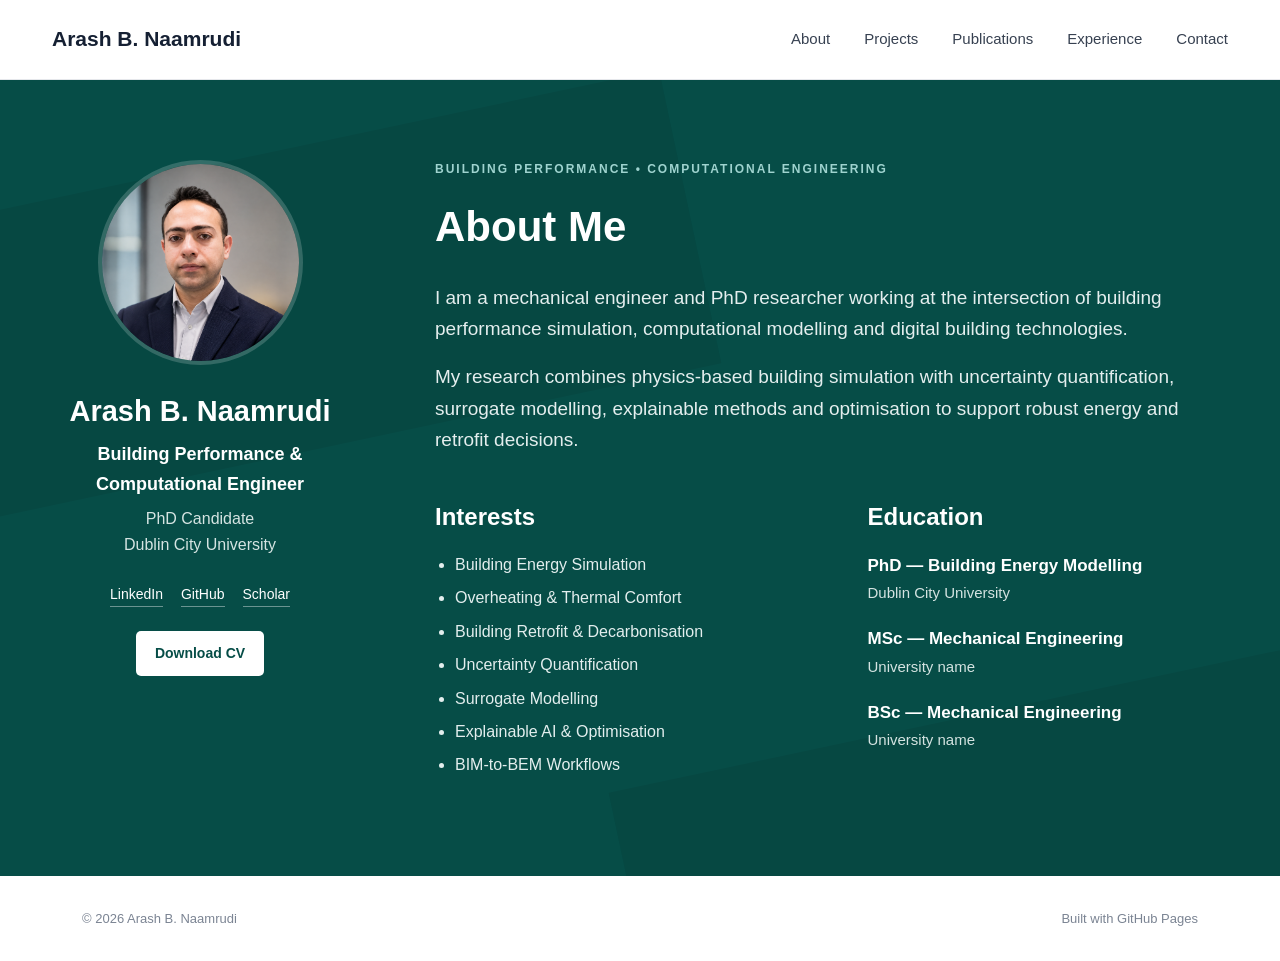
==== about.html @ 5c35186c "Create about page" ====
<!DOCTYPE html>
<html lang="en">
<head>
    <meta charset="UTF-8">
    <meta name="viewport" content="width=device-width, initial-scale=1.0">
    <title>About | Arash B. Naamrudi</title>
    <link rel="stylesheet" href="style.css">
</head>
<body>
<nav class="navbar"><div class="nav-container"><a href="index.html" class="logo">Arash B. Naamrudi</a><div class="nav-links"><a href="about.html">About</a><a href="projects.html">Projects</a><a href="publications.html">Publications</a><a href="experience.html">Experience</a><a href="index.html#contact">Contact</a></div></div></nav>
<section class="intro-section">
<div class="background-shape shape-one"></div><div class="background-shape shape-two"></div>
<div class="intro-container">
<aside class="profile">
<div class="profile-photo"><img src="profile.jpg" alt="Arash B. Naamrudi"></div>
<h1>Arash B. Naamrudi</h1>
<p class="job-title">Building Performance & Computational Engineer</p>
<p class="position">PhD Candidate</p><p class="institution">Dublin City University</p>
<div class="profile-links"><a href="#" target="_blank">LinkedIn</a><a href="#" target="_blank">GitHub</a><a href="#" target="_blank">Scholar</a></div>
<a href="#" class="cv-button">Download CV</a>
</aside>
<main class="about-content">
<p class="small-heading">BUILDING PERFORMANCE • COMPUTATIONAL ENGINEERING</p>
<h2>About Me</h2>
<p class="about-description">I am a mechanical engineer and PhD researcher working at the intersection of building performance simulation, computational modelling and digital building technologies.</p>
<p class="about-description">My research combines physics-based building simulation with uncertainty quantification, surrogate modelling, explainable methods and optimisation to support robust energy and retrofit decisions.</p>
<div class="about-details">
<div class="detail-block"><h3>Interests</h3><ul><li>Building Energy Simulation</li><li>Overheating & Thermal Comfort</li><li>Building Retrofit & Decarbonisation</li><li>Uncertainty Quantification</li><li>Surrogate Modelling</li><li>Explainable AI & Optimisation</li><li>BIM-to-BEM Workflows</li></ul></div>
<div class="detail-block"><h3>Education</h3>
<div class="education-item"><strong>PhD — Building Energy Modelling</strong><span>Dublin City University</span></div>
<div class="education-item"><strong>MSc — Mechanical Engineering</strong><span>University name</span></div>
<div class="education-item"><strong>BSc — Mechanical Engineering</strong><span>University name</span></div>
</div></div>
</main></div></section>
<footer><p>© 2026 Arash B. Naamrudi</p><p>Built with GitHub Pages</p></footer>
</body>
</html>
---- style.css ----
/* ==============================
   GLOBAL
================================ */

* {
    box-sizing: border-box;
    margin: 0;
    padding: 0;
}

html {
    scroll-behavior: smooth;
}

body {
    font-family: Arial, Helvetica, sans-serif;
    color: #152033;
    background: white;
    line-height: 1.65;
}

a {
    text-decoration: none;
    color: inherit;
}



/* ==============================
   NAVIGATION
================================ */

.navbar {
    position: sticky;
    top: 0;
    z-index: 1000;

    background: #ffffff;
    border-bottom: 1px solid #e5e7eb;
}

.nav-container {
    max-width: 1240px;
    margin: auto;

    padding: 22px 32px;

    display: flex;
    align-items: center;
    justify-content: space-between;
}

.logo {
    font-size: 21px;
    font-weight: 700;
}

.nav-links {
    display: flex;
    gap: 34px;
}

.nav-links a {
    font-size: 15px;
    color: #374151;
    font-weight: 500;
}

.nav-links a:hover {
    color: #08756d;
}



/* ==============================
   INTRO
================================ */

.intro-section {
    position: relative;

    overflow: hidden;

    background: #064d47;
    color: white;

    padding: 80px 30px 90px;
}



/* subtle background geometry */

.background-shape {
    position: absolute;

    width: 900px;
    height: 300px;

    background: rgba(0, 0, 0, 0.07);

    transform: rotate(-12deg);

    pointer-events: none;
}

.shape-one {
    top: 80px;
    left: -200px;
}

.shape-two {
    bottom: -120px;
    right: -250px;
}



.intro-container {
    position: relative;
    z-index: 2;

    max-width: 1180px;
    margin: auto;

    display: grid;

    grid-template-columns: 300px 1fr;

    gap: 85px;
}



/* ==============================
   PROFILE
================================ */

.profile {
    text-align: center;
}

.profile-photo img {
    width: 205px;
    height: 205px;

    object-fit: cover;

    border-radius: 50%;

    border: 4px solid rgba(255,255,255,.18);

    margin-bottom: 22px;
}

.profile h1 {
    font-size: 29px;
    line-height: 1.15;

    margin-bottom: 12px;
}

.job-title {
    font-size: 18px;
    font-weight: 600;

    margin-bottom: 6px;
}

.position,
.institution {
    color: #d5e4e2;
}

.profile-links {
    display: flex;

    justify-content: center;

    gap: 18px;

    margin: 24px 0;
}

.profile-links a {
    color: white;
    font-size: 14px;

    border-bottom: 1px solid rgba(255,255,255,.4);
}

.profile-links a:hover {
    border-color: white;
}

.cv-button {
    display: inline-block;

    padding: 11px 19px;

    background: #ffffff;

    color: #064d47;

    border-radius: 5px;

    font-weight: 600;

    font-size: 14px;
}



/* ==============================
   ABOUT
================================ */

.about-content {
    max-width: 800px;
}

.small-heading {
    font-size: 12px;

    letter-spacing: 2px;

    font-weight: 700;

    color: #9fd3cf;

    margin-bottom: 13px;
}

.about-content h2 {
    font-size: 42px;

    margin-bottom: 20px;
}

.about-description {
    font-size: 19px;

    color: #e4eeee;

    margin-bottom: 17px;

    max-width: 780px;
}

.about-details {
    display: grid;

    grid-template-columns: 1fr 1fr;

    gap: 70px;

    margin-top: 42px;
}

.detail-block h3 {
    font-size: 24px;

    margin-bottom: 15px;
}

.detail-block ul {
    padding-left: 20px;
}

.detail-block li {
    margin-bottom: 7px;

    color: #e3eeee;
}



.education-item {
    margin-bottom: 19px;
}

.education-item strong {
    display: block;

    font-size: 17px;
}

.education-item span {
    color: #d4e3e1;

    font-size: 15px;
}



/* ==============================
   GENERAL CONTENT
================================ */

.content-section {
    max-width: 1180px;

    margin: auto;

    padding: 100px 30px;
}

.section-header {
    max-width: 700px;

    margin-bottom: 55px;
}

.section-header > p {
    font-size: 12px;

    font-weight: 700;

    letter-spacing: 2px;

    color: #08756d;

    margin-bottom: 12px;
}

.section-header h2 {
    font-size: 42px;

    line-height: 1.15;

    margin-bottom: 18px;
}

.section-header span {
    font-size: 18px;

    color: #687386;
}



/* ==============================
   PROJECTS
================================ */

.projects-grid {
    display: grid;

    grid-template-columns: repeat(3, 1fr);

    gap: 24px;
}

.project-card {
    border: 1px solid #dfe3e8;

    border-radius: 7px;

    padding: 28px;

    min-height: 400px;

    display: flex;
    flex-direction: column;
}

.project-number {
    color: #a0a8b6;

    margin-bottom: 34px;

    font-size: 13px;
}

.project-category {
    color: #08756d;

    font-size: 11px;

    letter-spacing: 1.5px;

    font-weight: 700;

    margin-bottom: 15px;
}

.project-card h3 {
    font-size: 23px;

    line-height: 1.3;

    margin-bottom: 17px;
}

.project-card > p {
    color: #667085;
}

.project-skills {
    margin-top: 22px;

    font-size: 13px;

    color: #818a9a;
}

.project-card a {
    margin-top: auto;

    padding-top: 25px;

    color: #08756d;

    font-weight: 600;
}



/* ==============================
   PUBLICATIONS
================================ */

.grey-section {
    max-width: none;

    background: #f6f8f8;
}

.grey-section > * {
    max-width: 1120px;
    margin-left: auto;
    margin-right: auto;
}

.publication {
    max-width: 1120px;

    margin: auto;

    display: grid;

    grid-template-columns: 90px 1fr;

    gap: 25px;

    padding: 28px 0;

    border-top: 1px solid #dce2e5;
}

.publication-year {
    color: #08756d;

    font-weight: 700;
}

.publication h3 {
    font-size: 20px;

    margin-bottom: 6px;
}

.publication p {
    color: #687386;
}

.journal {
    font-style: italic;
}



/* ==============================
   EXPERIENCE
================================ */

.experience-item {
    display: grid;

    grid-template-columns: 130px 1fr;

    gap: 30px;

    padding: 30px 0;

    border-top: 1px solid #e2e6ea;
}

.experience-date {
    color: #08756d;

    font-weight: 700;
}

.experience-item h3 {
    margin-bottom: 5px;
}

.experience-item p {
    color: #677184;

    max-width: 700px;
}



/* ==============================
   CONTACT
================================ */

.contact-section {
    background: #0d2726;

    color: white;

    padding: 100px 30px;
}

.contact-section > div {
    max-width: 850px;

    margin: auto;
}

.contact-section h2 {
    font-size: 42px;

    line-height: 1.2;

    margin-bottom: 20px;
}

.contact-section > div > p {
    max-width: 700px;

    color: #cdd8d7;

    font-size: 18px;

    margin-bottom: 30px;
}

.contact-button {
    display: inline-block;

    background: white;

    color: #0d2726;

    padding: 12px 21px;

    border-radius: 5px;

    font-weight: 600;
}



/* ==============================
   FOOTER
================================ */

footer {
    max-width: 1180px;

    margin: auto;

    padding: 32px;

    display: flex;

    justify-content: space-between;

    font-size: 13px;

    color: #7b8493;
}



/* ==============================
   MOBILE
================================ */

@media (max-width: 900px) {

    .nav-links {
        display: none;
    }

    .intro-container {
        grid-template-columns: 1fr;

        gap: 55px;
    }

    .about-content {
        max-width: 100%;
    }

    .about-details {
        grid-template-columns: 1fr;

        gap: 30px;
    }

    .projects-grid {
        grid-template-columns: 1fr;
    }

    .experience-item {
        grid-template-columns: 1fr;

        gap: 10px;
    }

}


@media (max-width: 600px) {

    .intro-section {
        padding-top: 60px;
    }

    .about-content h2,
    .section-header h2,
    .contact-section h2 {
        font-size: 34px;
    }

    .about-description {
        font-size: 17px;
    }

    footer {
        flex-direction: column;

        gap: 8px;
    }

}
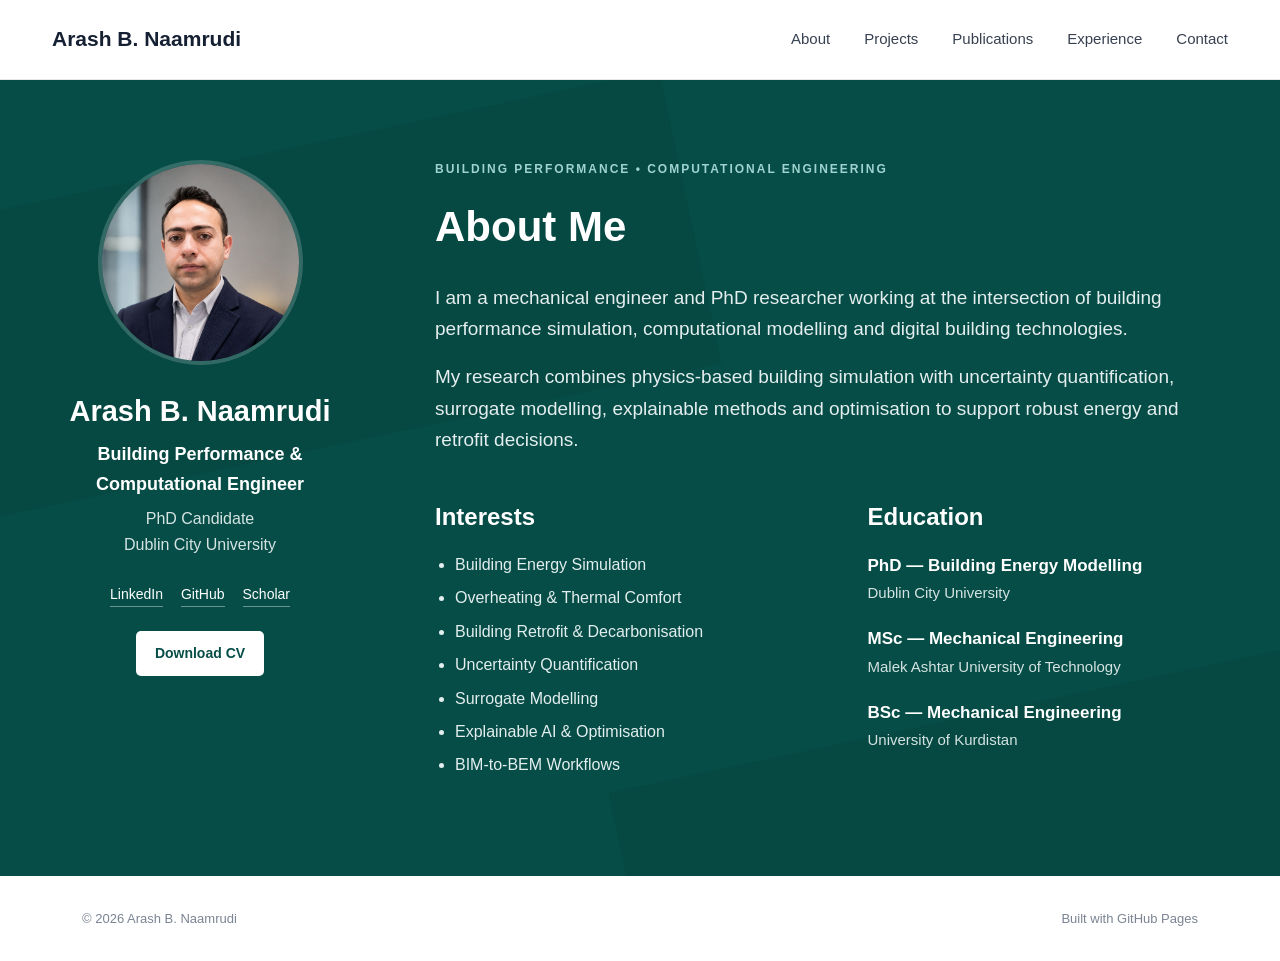
==== commit bfd84da9: "Update education institutions from CV" ====
--- a/about.html
+++ b/about.html
@@ -16,8 +16,14 @@
 <h1>Arash B. Naamrudi</h1>
 <p class="job-title">Building Performance & Computational Engineer</p>
 <p class="position">PhD Candidate</p><p class="institution">Dublin City University</p>
-<div class="profile-links"><a href="#" target="_blank">LinkedIn</a><a href="#" target="_blank">GitHub</a><a href="#" target="_blank">Scholar</a></div>
-<a href="#" class="cv-button">Download CV</a>
+<div class="profile-links">
+                <a href="https://www.linkedin.com/in/arash-babamiri-051700bb/" target="_blank" rel="noopener">LinkedIn</a>
+                <a href="https://github.com/Arash-B-Naamrudi" target="_blank" rel="noopener">GitHub</a>
+                <a href="https://scholar.google.com/citations?user=JPeU2toAAAAJ&amp;hl=en" target="_blank" rel="noopener">Scholar</a>
+            </div>
+<a href="My_CV.pdf" class="cv-button" target="_blank" rel="noopener">
+                Download CV
+            </a>
 </aside>
 <main class="about-content">
 <p class="small-heading">BUILDING PERFORMANCE • COMPUTATIONAL ENGINEERING</p>
@@ -28,8 +34,8 @@
 <div class="detail-block"><h3>Interests</h3><ul><li>Building Energy Simulation</li><li>Overheating & Thermal Comfort</li><li>Building Retrofit & Decarbonisation</li><li>Uncertainty Quantification</li><li>Surrogate Modelling</li><li>Explainable AI & Optimisation</li><li>BIM-to-BEM Workflows</li></ul></div>
 <div class="detail-block"><h3>Education</h3>
 <div class="education-item"><strong>PhD — Building Energy Modelling</strong><span>Dublin City University</span></div>
-<div class="education-item"><strong>MSc — Mechanical Engineering</strong><span>University name</span></div>
-<div class="education-item"><strong>BSc — Mechanical Engineering</strong><span>University name</span></div>
+<div class="education-item"><strong>MSc — Mechanical Engineering</strong><span>Malek Ashtar University of Technology</span></div>
+<div class="education-item"><strong>BSc — Mechanical Engineering</strong><span>University of Kurdistan</span></div>
 </div></div>
 </main></div></section>
 <footer><p>© 2026 Arash B. Naamrudi</p><p>Built with GitHub Pages</p></footer>
--- a/style.css
+++ b/style.css
@@ -640,3 +640,178 @@
     }
 
 }
+
+
+/* ==============================
+   PUBLICATIONS PAGE
+================================ */
+
+.publications-page {
+    max-width: 1120px;
+}
+
+.publications-list {
+    display: grid;
+    gap: 28px;
+}
+
+.publication-card {
+    display: grid;
+    grid-template-columns: 230px 1fr;
+    gap: 32px;
+    padding: 24px;
+    border: 1px solid #dfe3e8;
+    border-radius: 8px;
+    background: #fff;
+}
+
+.publication-image-placeholder {
+    min-height: 165px;
+    border: 1px dashed #82aaa6;
+    border-radius: 6px;
+    background: linear-gradient(135deg, #eef6f5, #dcebea);
+    color: #08756d;
+    display: flex;
+    flex-direction: column;
+    align-items: center;
+    justify-content: center;
+    text-transform: uppercase;
+    letter-spacing: 1.5px;
+    font-weight: 700;
+}
+
+.publication-image-placeholder small {
+    margin-top: 8px;
+    color: #668783;
+    font-size: 10px;
+}
+
+.publication-card-content {
+    display: flex;
+    flex-direction: column;
+}
+
+.publication-meta {
+    display: flex;
+    flex-wrap: wrap;
+    gap: 10px 18px;
+    margin-bottom: 10px;
+    color: #08756d;
+    font-size: 13px;
+    font-weight: 700;
+}
+
+.publication-card h3 {
+    font-size: 21px;
+    line-height: 1.35;
+    margin-bottom: 10px;
+}
+
+.publication-authors {
+    color: #687386;
+    margin-bottom: 18px;
+}
+
+.publication-card a,
+.scholar-profile-link a {
+    color: #08756d;
+    font-weight: 600;
+}
+
+.publication-card a {
+    margin-top: auto;
+}
+
+.scholar-profile-link {
+    margin-top: 36px;
+    text-align: right;
+}
+
+@media (max-width: 700px) {
+    .publication-card {
+        grid-template-columns: 1fr;
+    }
+
+    .publication-image-placeholder {
+        min-height: 190px;
+    }
+}
+
+
+/* ==============================
+   EXPERIENCE TIMELINE
+================================ */
+
+.experience-page {
+    max-width: 1120px;
+}
+
+.experience-timeline {
+    border-top: 1px solid #dfe3e8;
+}
+
+.experience-timeline-item {
+    display: grid;
+    grid-template-columns: 190px 1fr;
+    gap: 38px;
+    padding: 34px 0;
+    border-bottom: 1px solid #dfe3e8;
+}
+
+.experience-timeline-item .experience-date {
+    color: #08756d;
+    font-size: 14px;
+    font-weight: 700;
+}
+
+.experience-heading {
+    display: flex;
+    justify-content: space-between;
+    gap: 24px;
+    margin-bottom: 16px;
+}
+
+.experience-heading h3 {
+    font-size: 22px;
+    line-height: 1.3;
+    margin-bottom: 3px;
+}
+
+.experience-company {
+    color: #08756d;
+    font-weight: 600;
+}
+
+.experience-location {
+    color: #7b8493;
+    font-size: 14px;
+    text-align: right;
+    white-space: nowrap;
+}
+
+.experience-content ul {
+    padding-left: 20px;
+    color: #5f697a;
+    max-width: 790px;
+}
+
+.experience-content li {
+    margin-bottom: 8px;
+}
+
+@media (max-width: 700px) {
+    .experience-timeline-item {
+        grid-template-columns: 1fr;
+        gap: 10px;
+    }
+
+    .experience-heading {
+        flex-direction: column;
+        gap: 4px;
+    }
+
+    .experience-location {
+        text-align: left;
+        white-space: normal;
+    }
+}
